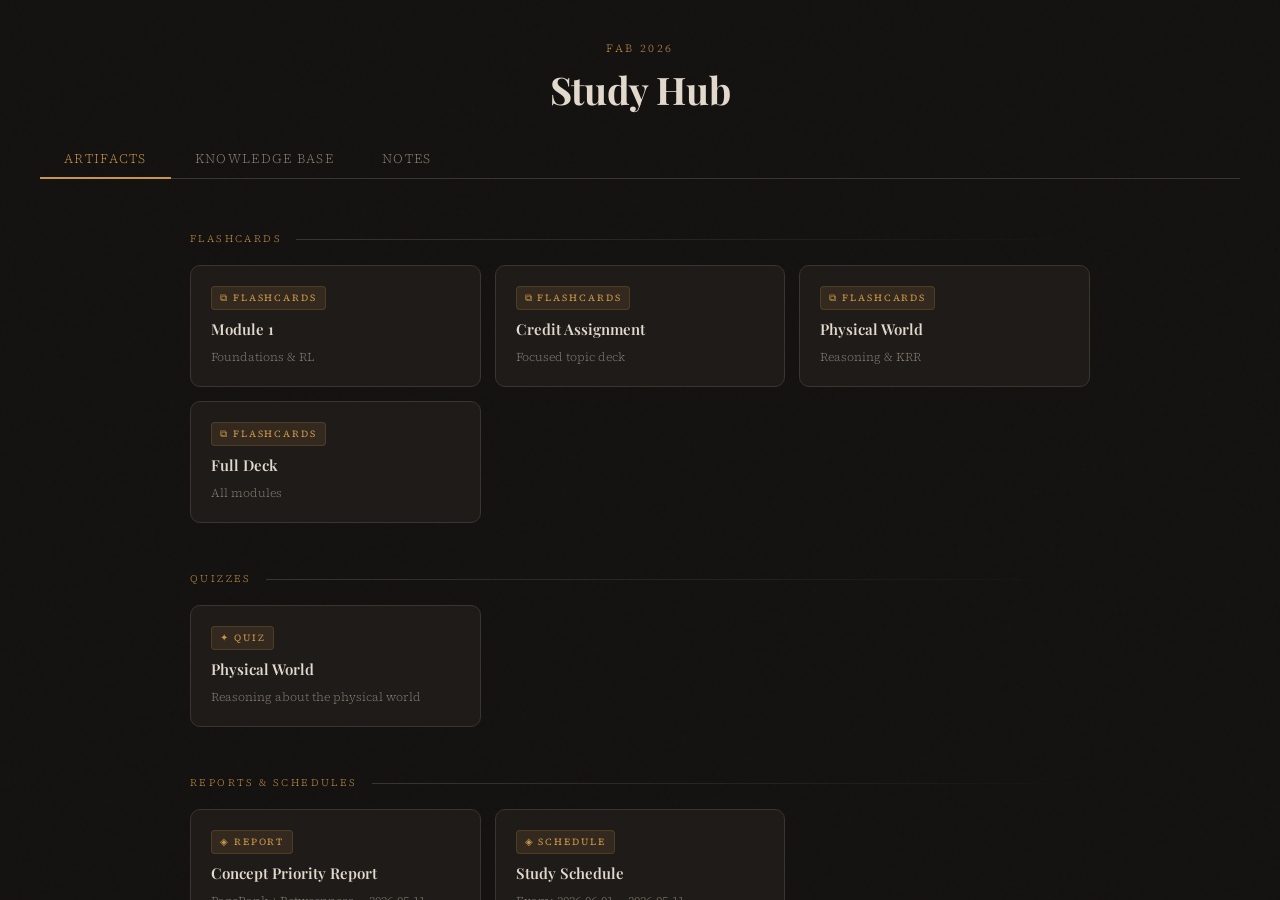
==== web/index.html @ 10ee3c13 "Refactor study hub structure" ====
<!DOCTYPE html>
<html lang="en">
<head>
<meta charset="UTF-8">
<meta name="viewport" content="width=device-width, initial-scale=1.0">
<title>FAB 2026 — Study Hub</title>
<link rel="stylesheet" href="/web/styles/study-hub.css">
</head>
<body>

<!-- ── Page header + tab bar ── -->
<div class="page-top">
  <div class="eyebrow">FAB 2026</div>
  <h1 class="page-title">Study Hub</h1>
  <nav class="tabs">
    <button class="tab-btn active" data-tab="artifacts">Artifacts</button>
    <button class="tab-btn" data-tab="kb">Knowledge Base</button>
    <button class="tab-btn" data-tab="notes">Notes</button>
  </nav>
</div>

<!-- ════════════════════════════════════════
     TAB 1: Artifacts
     ════════════════════════════════════════ -->
<div id="tab-artifacts" class="tab-panel active">
<div class="artifacts-container">

  <!-- Flashcards -->
  <div class="section">
    <div class="section-header">
      <span class="section-label">Flashcards</span>
      <div class="section-line"></div>
    </div>
    <div class="card-grid">
      <a class="card" href="artifacts/flashcards_module_1.html">
        <span class="card-badge">⧉ Flashcards</span>
        <div class="card-title">Module 1</div>
        <div class="card-meta">Foundations &amp; RL</div>
        <div class="card-arrow">→</div>
      </a>
      <a class="card" href="artifacts/flashcards_credit_assignment.html">
        <span class="card-badge">⧉ Flashcards</span>
        <div class="card-title">Credit Assignment</div>
        <div class="card-meta">Focused topic deck</div>
        <div class="card-arrow">→</div>
      </a>
      <a class="card" href="artifacts/flashcards_physical_world.html">
        <span class="card-badge">⧉ Flashcards</span>
        <div class="card-title">Physical World</div>
        <div class="card-meta">Reasoning &amp; KRR</div>
        <div class="card-arrow">→</div>
      </a>
      <a class="card" href="artifacts/flashcards_full.html">
        <span class="card-badge">⧉ Flashcards</span>
        <div class="card-title">Full Deck</div>
        <div class="card-meta">All modules</div>
        <div class="card-arrow">→</div>
      </a>
    </div>
  </div>

  <!-- Quizzes -->
  <div class="section">
    <div class="section-header">
      <span class="section-label">Quizzes</span>
      <div class="section-line"></div>
    </div>
    <div class="card-grid">
      <a class="card" href="artifacts/quiz_physical_world.html">
        <span class="card-badge">✦ Quiz</span>
        <div class="card-title">Physical World</div>
        <div class="card-meta">Reasoning about the physical world</div>
        <div class="card-arrow">→</div>
      </a>
    </div>
  </div>

  <!-- Reports & Schedules -->
  <div class="section">
    <div class="section-header">
      <span class="section-label">Reports &amp; Schedules</span>
      <div class="section-line"></div>
    </div>
    <div class="card-grid">
      <div class="card" data-md="concept_priority" role="button" tabindex="0">
        <span class="card-badge">◈ Report</span>
        <div class="card-title">Concept Priority Report</div>
        <div class="card-meta">
          <span>PageRank + Betweenness</span>
          <div class="card-meta-dot"></div>
          <span>2026-05-11</span>
        </div>
        <div class="card-arrow">→</div>
      </div>
      <div class="card" data-md="study_schedule" role="button" tabindex="0">
        <span class="card-badge">◈ Schedule</span>
        <div class="card-title">Study Schedule</div>
        <div class="card-meta">
          <span>Exam: 2026-06-01</span>
          <div class="card-meta-dot"></div>
          <span>2026-05-11</span>
        </div>
        <div class="card-arrow">→</div>
      </div>
    </div>
  </div>

</div><!-- /.artifacts-container -->
</div><!-- /#tab-artifacts -->

<!-- ════════════════════════════════════════
     TAB 2: Knowledge Base
     ════════════════════════════════════════ -->
<div id="tab-kb" class="tab-panel">
<div class="kb-wrapper">

  <!-- Offline state -->
  <div id="kb-offline" class="kb-offline">
    <div class="eyebrow">Knowledge Base</div>
    <p>Start the local server to browse and edit the knowledge base.</p>
    <div class="kb-cmd">uv run python scripts/serve.py</div>
    <button id="kb-retry-btn" class="btn btn-ghost" onclick="initKB()">Retry connection</button>
  </div>

  <!-- Browser (shown once server responds) -->
  <div id="kb-browser" style="display:none; flex-direction:column; flex:1;">
    <div class="kb-layout">

      <!-- Sidebar -->
      <div class="kb-sidebar">
        <div class="kb-sidebar-top">
          <input id="kb-search" class="kb-search" placeholder="Search nodes…">
          <button class="kb-new-btn" title="Add new node" onclick="showNewNodeForm()">+</button>
        </div>
        <div class="kb-chips">
          <button class="kb-chip active" data-type="all">All</button>
          <button class="kb-chip" data-type="concept">Concepts</button>
          <button class="kb-chip" data-type="person">People</button>
          <button class="kb-chip" data-type="example">Examples</button>
        </div>
        <div class="kb-count" id="kb-count"></div>
        <div class="kb-list" id="kb-list"></div>
      </div>

      <!-- Detail panel -->
      <div class="kb-main" id="kb-main">
        <div class="kb-empty-state">Select a node to view details</div>
      </div>

    </div>
  </div>

</div>
</div><!-- /#tab-kb -->

<!-- ════════════════════════════════════════
     TAB 3: Notes Reader
     ════════════════════════════════════════ -->
<div id="tab-notes" class="tab-panel">
<div class="notes-wrapper">

  <!-- Offline state -->
  <div id="notes-offline" class="kb-offline">
    <div class="eyebrow">Course Notes</div>
    <p>Start the local server to read annotated course notes.</p>
    <div class="kb-cmd">uv run python scripts/serve.py</div>
    <button id="notes-retry-btn" class="btn btn-ghost" onclick="initNotes()">Retry connection</button>
  </div>

  <!-- Reader (shown once server responds) -->
  <div id="notes-reader" style="display:none; flex-direction:column; flex:1; min-height:0;">
    <div class="notes-layout">

      <!-- Sidebar: document + section list -->
      <div class="notes-sidebar">
        <div id="notes-sidebar-list"></div>
      </div>

      <!-- Main reading area -->
      <div class="notes-main" id="notes-main">
        <div class="notes-placeholder">Select a section to begin reading</div>
      </div>

    </div>
  </div>

</div><!-- /.notes-wrapper -->
</div><!-- /#tab-notes -->

<!-- Annotation tooltip (shared across tabs) -->
<div id="ann-tip" class="ann-tip" role="tooltip"></div>

<!-- ── Markdown modal (shared) ── -->
<div class="modal-backdrop" id="modal-backdrop" role="dialog" aria-modal="true">
  <div class="modal">
    <div class="modal-header">
      <div class="modal-title-wrap">
        <div class="eyebrow" id="modal-eyebrow"></div>
        <div class="modal-title" id="modal-title"></div>
      </div>
      <button class="modal-close" id="modal-close" aria-label="Close">✕</button>
    </div>
    <div class="modal-body">
      <div class="md-content" id="modal-content"></div>
    </div>
  </div>
</div>

<!-- ── Embedded markdown (no fetch needed for artifacts tab) ── -->
<script type="text/plain" id="md-concept_priority">
# Concept Priority Report — 2026-05-11

**Method:** PageRank (40%) + Betweenness Centrality (35%) + In-degree (25%)
**Filter:** node type = `concept`
**Mastered excluded:** 0
**Showing:** top 20 of 315 unmastered concepts

| Rank | Score | In | Out | Label | ID |
|------|------:|---:|----:|-------|-----|
| 1 | 1.0000 | 19 | 3 | Credit Assignment | `credit_assignment` |
| 2 | 0.4368 | 8 | 1 | Interaction | `interaction` |
| 3 | 0.3820 | 4 | 1 | Cartesianism / Cognitivism | `cartesianism` |
| 4 | 0.3748 | 7 | 4 | Search | `search` |
| 5 | 0.3079 | 5 | 2 | Reinforcement Learning | `reinforcement_learning` |
| 6 | 0.2926 | 7 | 2 | Knowledge Representation and Reasoning (KRR) | `krr` |
| 7 | 0.2827 | 8 | 2 | Shannon Information | `shannon_information` |
| 8 | 0.2807 | 4 | 0 | Information Processing | `information_processing` |
| 9 | 0.2692 | 1 | 1 | Extrapolation Fallacy | `extrapolation_fallacy` |
| 10 | 0.2532 | 6 | 2 | Constraint Network | `constraint_network` |
| 11 | 0.2389 | 5 | 1 | Combinatorial Explosion | `combinatorial_explosion` |
| 12 | 0.2288 | 7 | 1 | Heuristics | `heuristics` |
| 13 | 0.2052 | 5 | 0 | Feedback | `feedback` |
| 14 | 0.2005 | 4 | 1 | Evolutionary Strategies | `evolutionary_strategies` |
| 15 | 0.1949 | 5 | 2 | Debugging | `debugging` |
| 16 | 0.1685 | 4 | 1 | Commonsense Knowledge | `commonsense_knowledge` |
| 17 | 0.1683 | 5 | 1 | Simon Information | `simon_information` |
| 18 | 0.1652 | 4 | 2 | Frame Problem | `frame_problem` |
| 19 | 0.1590 | 2 | 0 | Semantic Information | `semantic_information` |
| 20 | 0.1572 | 3 | 1 | Spatial Interdependence | `spatial_interdependence` |

## Score Interpretation

- **Score**: composite (0–1). Higher = more central to the concept graph.
- **In**: in-degree. Many concepts depend on / point to this one — it is foundational.
- **Out**: out-degree. This concept points to many others — it is a hub of references.

## How to Use This List

1. Work top-to-bottom when time is limited — you cover the highest-leverage concepts first.
2. Run `study_scheduler.py plan` to turn this priority list into a day-by-day schedule.
3. After mastering a concept, run `study_scheduler.py mark --concept <id>` and regenerate.

*Generated by `concept_ranker.py report` on 2026-05-11*
</script>

<script type="text/plain" id="md-study_schedule">
# Study Schedule — generated 2026-05-11

**Exam date:** 2026-06-01
**Sessions per day:** 2
**Concepts per session:** 4
**Total concepts scheduled:** 160
**Mastered (excluded):** 0
**Algorithm:** AC-3 domain propagation + greedy assignment

> **Warning: not enough time to study all 315 concepts. Schedule limited to top 160 by module order. Consider reducing scope or extending your timeline.**

## 2026-05-12

**Session 1**
- [ ] Agent Specialisation (`agent_specialization`, module 1)
- [ ] Agentic Environment (`agentic_environment`, module 1)
- [ ] Agent–Environment Distinction (`agent_environment_distinction`, module 1)
- [ ] Aggregate Rewards (`aggregate_rewards`, module 1)

**Session 2**
- [ ] Ambiguous Feedback (`ambiguous_feedback`, module 1)
- [ ] Credit Assignment (`credit_assignment`, module 1)
- [ ] Delayed Feedback (`delayed_feedback`, module 1)
- [ ] Delegation (`delegation`, module 1)

## 2026-05-13

**Session 1**
- [ ] Deliberate Practice (`deliberate_practice`, module 1)
- [ ] Division of Labour (`division_of_labor`, module 1)
- [ ] Exploitation (`exploitation`, module 1)
- [ ] Exploration (`exploration`, module 1)

**Session 2**
- [ ] Exploration–Exploitation Trade-off (`exploration_exploitation_tradeoff`, module 1)
- [ ] Feedback (`feedback`, module 1)
- [ ] Gains to Specialisation (`gains_to_specialization`, module 1)
- [ ] General Problem of Intelligence (`general_problem_of_intelligence`, module 1)

## 2026-05-14

**Session 1**
- [ ] Goal-Directed Agents (`goal_directed_agents`, module 1)
- [ ] Hierarchical Management (`hierarchical_management`, module 1)
- [ ] Infinite Regress (`infinite_regress`, module 1)
- [ ] Intelligence (`intelligence`, module 1)

**Session 2**
- [ ] Interdependence of Actions (`interdependence_of_actions`, module 1)
- [ ] Intermediate Feedback (`intermediate_feedback`, module 1)
- [ ] Learning (`learning`, module 1)
- [ ] Management Hypothesis (`management_hypothesis`, module 1)

## 2026-05-15

**Session 1**
- [ ] Maximise Rewards (`maximize_rewards`, module 1)
- [ ] Organisational Learning (`organizational_learning`, module 1)
- [ ] Organisational Memory (`organizational_memory`, module 1)
- [ ] Organisational Programs (`organizational_programs`, module 1)

**Session 2**
- [ ] Path Dependence (`path_dependence`, module 1)
- [ ] Policy (`policy`, module 1)
- [ ] Reinforcement Learning (`reinforcement_learning`, module 1)
- [ ] Reward Hypothesis (`reward_hypothesis`, module 1)

## 2026-05-16

**Session 1**
- [ ] Society of Mind Hypothesis (`society_of_mind_hypothesis`, module 1)
- [ ] Sparse Feedback (`sparse_feedback`, module 1)
- [ ] Superstitious Learning (`superstitious_learning`, module 1)
- [ ] Task Environment (`task_environment`, module 1)

**Session 2**
- [ ] Temporal Differencing (`temporal_differencing`, module 1)
- [ ] Trial and Error (`trial_and_error`, module 1)
- [ ] Unitary Actor Assumption (`unitary_actor_assumption`, module 1)
- [ ] Utility Function (`utility_function`, module 1)

## 2026-05-17

**Session 1**
- [ ] Value Function (`value_function`, module 1)
- [ ] Abstract Patterns (`abstract_patterns`, module 2)
- [ ] Abstraction (`abstraction`, module 2)
- [ ] Algorithm (`algorithm`, module 2)

**Session 2**
- [ ] Bandwidth (`bandwidth`, module 2)
- [ ] Bit (`bit`, module 2)
- [ ] Bit Strings (`bit_strings`, module 2)
- [ ] Brute Force (`brute_force`, module 2)

## 2026-05-18

**Session 1**
- [ ] Channel Capacity (`channel_capacity`, module 2)
- [ ] Cognitive Representations (`cognitive_representations`, module 2)
- [ ] Combinatorial Complexity (`combinatorial_complexity`, module 2)
- [ ] Combinatorial Explosion (`combinatorial_explosion`, module 2)

**Session 2**
- [ ] Commonsense Knowledge (`commonsense_knowledge`, module 2)
- [ ] Compression (`compression`, module 2)
- [ ] Convenient Fictions (`convenient_fictions`, module 2)
- [ ] Curse of Dimensionality (`curse_of_dimensionality`, module 2)

## 2026-05-19

**Session 1**
- [ ] Decoding (`decoding`, module 2)
- [ ] Decomposition (`decomposition`, module 2)
- [ ] Digital Abstraction (`digital_abstraction`, module 2)
- [ ] Effective Procedure (`effective_procedure`, module 2)

**Session 2**
- [ ] Encoding (`encoding`, module 2)
- [ ] Entropy (`entropy`, module 2)
- [ ] Explicit Knowledge (`explicit_knowledge`, module 2)
- [ ] External Representations (`external_representations`, module 2)

## 2026-05-20

**Session 1**
- [ ] Hierarchy (`hierarchy`, module 2)
- [ ] IID Problems (`iid_problems`, module 2)
- [ ] IID vs OOD Problems (`iid_vs_ood_problems`, module 2)
- [ ] Information (`information`, module 2)

**Session 2**
- [ ] Information Processing (`information_processing`, module 2)
- [ ] Information Theory (`information_theory`, module 2)
- [ ] Internal Representations (`internal_representations`, module 2)
- [ ] Lists (`lists`, module 2)

## 2026-05-21

**Session 1**
- [ ] Meaningful Abstraction (`meaningful_abstraction`, module 2)
- [ ] Mechanisation of Thought (`mechanization_of_thought`, module 2)
- [ ] Memory Management (`memory_management`, module 2)
- [ ] Minimal Effective Procedure (`minimal_effective_procedure`, module 2)

**Session 2**
- [ ] Modularity (`modularity`, module 2)
- [ ] Modules (`modules`, module 2)
- [ ] Noise (`noise`, module 2)
- [ ] OOD Problems (`ood_problems`, module 2)

## 2026-05-22

**Session 1**
- [ ] Physical Symbol System Hypothesis (`physical_symbol_system_hypothesis`, module 2)
- [ ] Physics Hypothesis (`physics_hypothesis`, module 2)
- [ ] Probability Distribution (`probability_distribution`, module 2)
- [ ] Processing Capacity (`processing_capacity`, module 2)

**Session 2**
- [ ] Processing Complexity (`processing_complexity`, module 2)
- [ ] Processing Power (`processing_power`, module 2)
- [ ] Semantic Information (`semantic_information`, module 2)
- [ ] Shannon Entropy (`shannon_entropy`, module 2)

## 2026-05-23

**Session 1**
- [ ] Shannon Information (`shannon_information`, module 2)
- [ ] Short-Term vs Long-Term Memory (`short_term_long_term_memory`, module 2)
- [ ] Signal-to-Noise Ratio (`signal_to_noise_ratio`, module 2)
- [ ] Simon Information (`simon_information`, module 2)

**Session 2**
- [ ] Statistical Distribution (`statistical_distribution`, module 2)
- [ ] Statistical Redundancy Removal (`statistical_redundancy_removal`, module 2)
- [ ] Symbol Manipulation (`symbol_manipulation`, module 2)
- [ ] Syntactic Information (`syntactic_information`, module 2)

## 2026-05-24

**Session 1**
- [ ] Tacit Knowledge (`tacit_knowledge`, module 2)
- [ ] Turing Machine (`turing_machine`, module 2)
- [ ] Actions (`actions`, module 3)
- [ ] Adversarial Search (`adversarial_search`, module 3)

**Session 2**
- [ ] Aspiration Level (`aspiration_level`, module 3)
- [ ] Backtracking (`backtracking`, module 3)
- [ ] Branches (`branches`, module 3)
- [ ] Breadth-First Search (`breadth_first_search`, module 3)

## 2026-05-25

**Session 1**
- [ ] Brittleness (`brittleness`, module 3)
- [ ] Depth-First Search (`depth_first_search`, module 3)
- [ ] Difference (Current vs Goal State) (`differences_current_vs_goal`, module 3)
- [ ] Effectuation (`effectuation`, module 3)

**Session 2**
- [ ] Evaluation Function (`evaluation_function`, module 3)
- [ ] Expert Systems (`expert_systems`, module 3)
- [ ] Find-All-Solutions Goal (`find_all_solutions_goal`, module 3)
- [ ] Find-Any-Solution Goal (`find_any_solution_goal`, module 3)

## 2026-05-26

**Session 1**
- [ ] Find-Best-Solution Goal (`find_best_solution_goal`, module 3)
- [ ] Forward Checking Search (`forward_checking_search`, module 3)
- [ ] Game Tree (`game_tree`, module 3)
- [ ] General Problem Solver (GPS) (`general_problem_solver`, module 3)

**Session 2**
- [ ] Generate and Test (`generate_and_test`, module 3)
- [ ] Giant Strides (`giant_strides`, module 3)
- [ ] Global Optimum (`global_optimum`, module 3)
- [ ] Goal State (`goal_state`, module 3)

## 2026-05-27

**Session 1**
- [ ] Heuristics (`heuristics`, module 3)
- [ ] Hill Climbing (`hill_climbing`, module 3)
- [ ] Ill-Defined Problems (`ill_defined_problems`, module 3)
- [ ] Informed Search (`informed_search`, module 3)

**Session 2**
- [ ] Initial State (`initial_state`, module 3)
- [ ] Intermediate State (`intermediate_state`, module 3)
- [ ] Knowledge Acquisition Bottleneck (`knowledge_acquisition_bottleneck`, module 3)
- [ ] Local Peaks (`local_peaks`, module 3)

## 2026-05-28

**Session 1**
- [ ] Local vs Global Optima (`local_vs_global_optima`, module 3)
- [ ] Means–Ends Analysis (`means_ends_analysis`, module 3)
- [ ] Memory of Action Sequences (`memory_of_action_sequences`, module 3)
- [ ] Myopia (`myopia`, module 3)

**Session 2**
- [ ] Node (`node`, module 3)
- [ ] Operators (`operators`, module 3)
- [ ] Optimisation Goal (`optimization_goal`, module 3)
- [ ] Paths (`paths`, module 3)

## 2026-05-29

**Session 1**
- [ ] Planning (`planning`, module 3)
- [ ] Procedural Complexity (`procedural_complexity`, module 3)
- [ ] Pruning (`pruning`, module 3)
- [ ] Satisficing (`satisficing`, module 3)

**Session 2**
- [ ] Search (`search`, module 3)
- [ ] Search Space (`search_space`, module 3)
- [ ] Search Tree (`search_tree`, module 3)
- [ ] Simon Search (`simon_search`, module 3)

## 2026-05-30

**Session 1**
- [ ] State (`state`, module 3)
- [ ] State Space (`state_space`, module 3)
- [ ] State Transitions (`state_transitions`, module 3)
- [ ] Subgoals (`subgoals`, module 3)

**Session 2**
- [ ] Uninformed Search (`uninformed_search`, module 3)
- [ ] Von Neumann Search (`von_neumann_search`, module 3)
- [ ] Watchmaker Parable (`watchmaker_parable`, module 3)
- [ ] Abstraction Level (`abstraction_level`, module 4)

## 2026-05-31

**Session 1**
- [ ] Autoencoders (`autoencoders`, module 4)
- [ ] Backpropagation (`backward_propagation`, module 4)
- [ ] Bayesian Inference (`bayesian_inference`, module 4)
- [ ] Bayesian Networks (`bayesian_networks`, module 4)

**Session 2**
- [ ] Binary Variables (Boltzmann) (`binary_variables_boltzmann`, module 4)
- [ ] Boltzmann Machines (`boltzmann_machines`, module 4)
- [ ] Coherence (`coherence`, module 4)
- [ ] Conceptual Units (`conceptual_units`, module 4)

---

## Usage

- Check off concepts as you study them.
- After mastering a concept: `uv run python scripts/study_scheduler.py mark --concept <id>`
- Regenerate with: `uv run python scripts/study_scheduler.py plan --exam <YYYY-MM-DD>`

*Generated by `study_scheduler.py plan` on 2026-05-11*
</script>

<script src="/web/scripts/study-hub.js"></script>

</body>
</html>
---- web/styles/study-hub.css ----
@import url("./theme.css");

  body {
    height: 100vh;
    overflow: hidden;
    display: flex;
    flex-direction: column;
  }

  /* ── Page header + tabs ── */
  .page-top {
    position: relative; z-index: 10;
    padding: 40px 40px 0;
    display: flex;
    flex-direction: column;
    align-items: center;
    gap: 0;
  }

  .eyebrow {
    font-size: 11px; font-weight: 300; letter-spacing: 0.22em;
    text-transform: uppercase; color: var(--accent);
    margin-bottom: 10px;
  }

  .page-title {
    font-family: var(--font-display);
    font-size: clamp(24px, 4vw, 38px);
    font-weight: 700; line-height: 1.15;
    letter-spacing: -0.01em;
    margin-bottom: 28px;
    text-align: center;
  }

  .tabs {
    display: flex;
    border-bottom: 1px solid var(--border);
    width: 100%;
    max-width: 1200px;
    gap: 0;
  }

  .tab-btn {
    background: none; border: none;
    border-bottom: 2px solid transparent;
    color: var(--text-muted);
    cursor: pointer;
    font-family: var(--font-body);
    font-size: 13px; font-weight: 300;
    letter-spacing: 0.1em;
    padding: 10px 24px;
    margin-bottom: -1px;
    transition: color 0.15s, border-color 0.15s;
    text-transform: uppercase;
  }
  .tab-btn:hover { color: var(--text); }
  .tab-btn.active { color: var(--accent); border-bottom-color: var(--accent); }

  /* ── Tab panels ── */
  .tab-panel { display: none; position: relative; z-index: 1; flex: 1; min-height: 0; }
  .tab-panel.active { display: flex; flex-direction: column; min-height: 0; }

  /* ── Artifacts tab ── */
  #tab-artifacts {
    align-items: center;
    padding: 52px 20px 80px;
    overflow-y: auto;
  }

  .artifacts-container {
    width: 100%; max-width: 900px;
  }

  .section { margin-bottom: 48px; }

  .section-header {
    display: flex; align-items: center; gap: 14px;
    margin-bottom: 18px;
  }
  .section-label {
    font-size: 10px; font-weight: 300; letter-spacing: 0.24em;
    text-transform: uppercase; color: var(--accent);
    white-space: nowrap;
  }
  .section-line {
    flex: 1; height: 1px;
    background: linear-gradient(to right, var(--border), transparent);
  }

  .card-grid {
    display: grid;
    grid-template-columns: repeat(auto-fill, minmax(220px, 1fr));
    gap: 14px;
  }

  .card {
    background: var(--surface);
    border: 1px solid var(--border);
    border-radius: var(--radius);
    padding: 20px 20px 18px;
    cursor: pointer;
    text-decoration: none;
    color: inherit;
    display: flex; flex-direction: column; gap: 9px;
    position: relative; overflow: hidden;
    transition: border-color 0.2s, transform 0.2s, box-shadow 0.2s;
  }
  .card::before {
    content: ''; position: absolute; inset: 0;
    background: var(--accent-dim); opacity: 0;
    transition: opacity 0.2s; pointer-events: none;
  }
  .card::after {
    content: ''; position: absolute;
    top: 0; left: 0; right: 0; height: 2px;
    background: linear-gradient(to right, var(--accent), transparent);
    opacity: 0; transition: opacity 0.2s;
  }
  .card:hover { border-color: rgba(201,149,74,0.45); transform: translateY(-2px);
    box-shadow: 0 8px 24px rgba(0,0,0,0.3), 0 0 0 1px rgba(201,149,74,0.1); }
  .card:hover::before { opacity: 1; }
  .card:hover::after  { opacity: 0.6; }
  .card:active { transform: translateY(0); }

  .card-badge {
    font-size: 9.5px; letter-spacing: 0.2em; text-transform: uppercase;
    color: var(--accent); background: var(--accent-dim);
    border: 1px solid rgba(201,149,74,0.18); border-radius: 4px;
    padding: 3px 8px; display: inline-flex; align-items: center; gap: 5px;
    width: fit-content;
  }
  .card-title {
    font-family: var(--font-display);
    font-size: 15px; font-weight: 600; line-height: 1.35; color: var(--text); flex: 1;
  }
  .card-meta {
    font-size: 12px; color: var(--text-muted); font-weight: 300;
    display: flex; align-items: center; gap: 6px;
  }
  .card-meta-dot {
    width: 3px; height: 3px; border-radius: 50%; background: var(--text-muted);
  }
  .card-arrow {
    position: absolute; bottom: 16px; right: 18px;
    font-size: 13px; color: var(--accent); opacity: 0;
    transform: translateX(-4px); transition: opacity 0.2s, transform 0.2s;
  }
  .card:hover .card-arrow { opacity: 0.8; transform: translateX(0); }

  /* ── KB tab ── */
  #tab-kb {
    padding: 0 20px 0;
    align-items: center;
  }

  .kb-wrapper {
    width: 100%; max-width: 1280px;
    padding: 16px 0 24px;
    display: flex; flex-direction: column; flex: 1; min-height: 0;
  }
  #kb-browser { min-height: 0; }

  /* offline state */
  .kb-offline {
    display: flex; flex-direction: column; align-items: center;
    justify-content: center; text-align: center;
    min-height: 420px; gap: 18px;
  }
  .kb-offline p { color: var(--text-muted); font-size: 15px; font-style: italic; max-width: 380px; }
  .kb-cmd {
    background: var(--surface2); border: 1px solid var(--border); border-radius: 8px;
    padding: 12px 24px; font-family: var(--font-mono);
    font-size: 14px; color: var(--accent); letter-spacing: 0.04em;
  }

  /* layout */
  .kb-layout {
    display: flex; flex: 1; min-height: 0;
    border: 1px solid var(--border); border-radius: var(--radius);
    overflow: hidden;
  }

  /* sidebar */
  .kb-sidebar {
    width: 290px; flex-shrink: 0; min-height: 0;
    display: flex; flex-direction: column;
    border-right: 1px solid var(--border);
    background: var(--surface);
  }

  .kb-sidebar-top {
    padding: 12px; border-bottom: 1px solid var(--border);
    display: flex; gap: 8px; align-items: center;
  }

  .kb-search {
    flex: 1;
    background: var(--bg); border: 1px solid var(--border);
    border-radius: 6px; color: var(--text);
    font-family: var(--font-body); font-size: 13px;
    padding: 7px 11px; outline: none;
    transition: border-color 0.15s;
  }
  .kb-search:focus { border-color: var(--accent); }
  .kb-search::placeholder { color: var(--text-muted); }

  .kb-new-btn {
    background: var(--accent-dim); border: 1px solid rgba(201,149,74,0.3);
    border-radius: 6px; color: var(--accent);
    cursor: pointer; font-size: 18px; line-height: 1;
    padding: 5px 9px; flex-shrink: 0;
    transition: background 0.15s, border-color 0.15s;
  }
  .kb-new-btn:hover { background: rgba(201,149,74,0.22); border-color: var(--accent); }

  .kb-chips {
    display: flex; gap: 5px; padding: 7px 10px;
    border-bottom: 1px solid var(--border);
    flex-wrap: nowrap; overflow-x: auto;
  }
  .kb-chips::-webkit-scrollbar { display: none; }
  .kb-chip {
    background: none; border: 1px solid var(--border); border-radius: 20px;
    color: var(--text-muted); cursor: pointer; white-space: nowrap; flex-shrink: 0;
    font-family: var(--font-body);
    font-size: 9.5px; letter-spacing: 0.1em;
    padding: 3px 8px; text-transform: uppercase;
    transition: all 0.15s;
  }
  .kb-chip.active {
    background: var(--accent-dim); border-color: var(--accent); color: var(--accent);
  }

  .kb-count {
    font-size: 10px; color: var(--text-muted); letter-spacing: 0.08em;
    padding: 5px 13px; border-bottom: 1px solid var(--border);
  }

  .kb-list {
    flex: 1; overflow-y: auto;
  }
  .kb-list::-webkit-scrollbar { width: 4px; }
  .kb-list::-webkit-scrollbar-thumb { background: var(--border); border-radius: 2px; }

  .kb-row {
    border-bottom: 1px solid rgba(58,53,48,0.4);
    cursor: pointer; padding: 9px 14px;
    transition: background 0.1s;
  }
  .kb-row:hover { background: rgba(255,255,255,0.02); }
  .kb-row.selected {
    background: var(--accent-dim);
    border-left: 2px solid var(--accent);
    padding-left: 12px;
  }
  .kb-row-type {
    display: inline-block; font-size: 8.5px; letter-spacing: 0.14em;
    text-transform: uppercase; padding: 2px 6px; border-radius: 3px;
    margin-bottom: 3px;
  }
  .kb-row-type.example {
    background: var(--correct-bg); color: var(--correct);
    border: 1px solid rgba(74,124,89,0.2);
  }
  .kb-row-type.concept {
    background: var(--accent-dim); color: var(--accent);
    border: 1px solid rgba(201,149,74,0.15);
  }
  .kb-row-type.person {
    background: rgba(82,130,168,0.15); color: #6ea8c8;
    border: 1px solid rgba(82,130,168,0.2);
  }
  .kb-row-label {
    font-family: var(--font-display);
    font-size: 13px; line-height: 1.3; color: var(--text);
  }
  .kb-row-id {
    font-family: var(--font-mono);
    font-size: 10px; color: var(--text-muted); margin-top: 1px;
  }

  /* detail panel */
  .kb-main {
    flex: 1; min-width: 0;
    display: flex; flex-direction: column;
    background: var(--bg);
    overflow-y: auto;
  }
  .kb-main::-webkit-scrollbar { width: 5px; }
  .kb-main::-webkit-scrollbar-thumb { background: var(--border); border-radius: 3px; }

  .kb-empty-state {
    flex: 1; display: flex; align-items: center; justify-content: center;
    color: var(--text-muted); font-style: italic; font-size: 14px;
  }

  .detail-head {
    display: flex; align-items: flex-start;
    justify-content: space-between; gap: 16px;
    padding: 18px 22px 16px;
    border-bottom: 1px solid var(--border);
    background: var(--surface);
    position: sticky; top: 0; z-index: 2;
  }
  .detail-badge {
    display: inline-block; font-size: 9px; letter-spacing: 0.18em;
    text-transform: uppercase; padding: 3px 8px; border-radius: 4px;
    margin-bottom: 5px;
  }
  .detail-badge.example {
    background: var(--correct-bg); color: var(--correct);
    border: 1px solid rgba(74,124,89,0.25);
  }
  .detail-badge.concept {
    background: var(--accent-dim); color: var(--accent);
    border: 1px solid rgba(201,149,74,0.18);
  }
  .detail-badge.person {
    background: rgba(82,130,168,0.15); color: #6ea8c8;
    border: 1px solid rgba(82,130,168,0.2);
  }
  .detail-title {
    font-family: var(--font-display);
    font-size: 19px; font-weight: 700; line-height: 1.2; margin-bottom: 3px;
  }
  .detail-id {
    font-family: var(--font-mono);
    font-size: 11px; color: var(--text-muted);
  }
  .detail-actions { display: flex; gap: 8px; flex-shrink: 0; padding-top: 2px; }

  /* buttons */
  .btn {
    border-radius: 6px; border: 1px solid var(--border);
    cursor: pointer; font-family: var(--font-body);
    font-size: 12px; padding: 5px 13px;
    transition: all 0.15s; white-space: nowrap;
  }
  .btn-primary {
    background: var(--accent); border-color: var(--accent);
    color: var(--bg); font-weight: 600;
  }
  .btn-primary:hover { background: #d9a55a; }
  .btn-ghost {
    background: none; color: var(--text-muted);
  }
  .btn-ghost:hover { border-color: var(--accent); color: var(--accent); }
  .btn-danger {
    background: none; border-color: var(--wrong); color: var(--wrong);
  }
  .btn-danger:hover { background: var(--wrong-bg); }

  /* detail body */
  .detail-body {
    padding: 18px 22px; display: flex; flex-direction: column; gap: 18px;
  }

  .sect-label {
    font-size: 10px; letter-spacing: 0.2em; text-transform: uppercase;
    color: var(--accent); margin-bottom: 8px;
  }
  .sect-label-row {
    display: flex; align-items: center; justify-content: space-between;
    margin-bottom: 8px;
  }

  .detail-desc {
    font-size: 14px; line-height: 1.7;
    color: var(--text); white-space: pre-wrap;
  }

  .tags { display: flex; flex-wrap: wrap; gap: 6px; }
  .tag {
    background: var(--surface2); border: 1px solid var(--border);
    border-radius: 4px; font-family: var(--font-mono);
    font-size: 11px; color: var(--text-muted); padding: 3px 8px;
  }

  /* relations */
  .rel-list { display: flex; flex-direction: column; gap: 7px; }

  .rel-card {
    background: var(--surface); border: 1px solid var(--border);
    border-radius: 7px; padding: 9px 12px;
  }
  .rel-main {
    display: flex; align-items: center; gap: 7px; min-width: 0;
  }
  .rel-type {
    background: var(--accent-dim); border: 1px solid rgba(201,149,74,0.22);
    border-radius: 4px; color: var(--accent);
    font-family: var(--font-mono);
    font-size: 9.5px; letter-spacing: 0.05em;
    padding: 2px 7px; white-space: nowrap; flex-shrink: 0;
  }
  .rel-arrow { color: var(--text-muted); font-size: 12px; flex-shrink: 0; }
  .rel-node {
    color: var(--text); cursor: pointer;
    font-family: var(--font-display); font-size: 13px;
    flex: 1; min-width: 0;
    overflow: hidden; text-overflow: ellipsis; white-space: nowrap;
    transition: color 0.12s;
  }
  .rel-node:hover { color: var(--accent); }
  .rel-del {
    background: none; border: none; color: var(--text-muted);
    cursor: pointer; font-size: 14px; line-height: 1;
    padding: 2px 5px; border-radius: 4px; flex-shrink: 0;
    transition: color 0.12s, background 0.12s;
  }
  .rel-del:hover { color: var(--wrong); background: var(--wrong-bg); }
  .rel-note {
    font-size: 12px; color: var(--text-muted); font-style: italic;
    margin-top: 6px; padding-top: 6px;
    border-top: 1px solid rgba(58,53,48,0.5);
    line-height: 1.5;
  }
  .rel-empty {
    color: var(--text-muted); font-style: italic; font-size: 13px;
  }

  /* add-relation box */
  .btn-add-rel {
    background: none; border: 1px dashed var(--border);
    border-radius: var(--radius); color: var(--text-muted);
    cursor: pointer; font-family: var(--font-body);
    font-size: 13px; padding: 9px; width: 100%; text-align: center;
    transition: all 0.15s;
  }
  .btn-add-rel:hover { border-color: var(--accent); color: var(--accent); }

  .add-rel-box {
    background: var(--surface); border: 1px solid var(--border);
    border-radius: var(--radius); padding: 15px;
    display: flex; flex-direction: column; gap: 11px;
  }
  .add-rel-title {
    font-size: 10px; letter-spacing: 0.2em; text-transform: uppercase;
    color: var(--accent); margin-bottom: 2px;
  }

  /* forms */
  .form-field { display: flex; flex-direction: column; gap: 5px; }
  .form-label {
    font-size: 10px; letter-spacing: 0.15em; text-transform: uppercase;
    color: var(--text-muted);
  }
  .form-input, .form-textarea, .form-select {
    background: var(--surface2); border: 1px solid var(--border);
    border-radius: 6px; color: var(--text);
    font-family: var(--font-body); font-size: 14px;
    padding: 8px 11px; outline: none; width: 100%;
    transition: border-color 0.15s;
  }
  .form-input:focus, .form-textarea:focus, .form-select:focus {
    border-color: var(--accent);
  }
  .form-input::placeholder, .form-textarea::placeholder { color: var(--text-muted); }
  .form-textarea { resize: vertical; }
  .form-select { cursor: pointer; appearance: none; }
  .form-grid { display: grid; grid-template-columns: 1fr 1fr; gap: 11px; }
  .form-actions { display: flex; gap: 8px; }

  /* new-node form */
  .new-node-box {
    background: var(--surface); border: 1px solid var(--accent);
    border-radius: var(--radius); padding: 20px 22px;
    display: flex; flex-direction: column; gap: 14px;
  }
  .new-node-title {
    font-family: var(--font-display);
    font-size: 16px; font-weight: 600; margin-bottom: 2px;
  }

  /* ── Markdown modal ── */
  .modal-backdrop {
    position: fixed; inset: 0; z-index: 100;
    background: rgba(10,9,8,0.88); backdrop-filter: blur(4px);
    display: flex; align-items: flex-start; justify-content: center;
    padding: 40px 20px 60px; overflow-y: auto;
    opacity: 0; pointer-events: none; transition: opacity 0.22s;
  }
  .modal-backdrop.open { opacity: 1; pointer-events: all; }

  .modal {
    background: var(--surface); border: 1px solid var(--border);
    border-radius: 12px; width: 100%; max-width: 740px;
    position: relative; transform: translateY(12px);
    transition: transform 0.22s; overflow: hidden;
  }
  .modal-backdrop.open .modal { transform: translateY(0); }

  .modal-header {
    padding: 22px 26px 18px; border-bottom: 1px solid var(--border);
    display: flex; align-items: flex-start; justify-content: space-between; gap: 16px;
    background: var(--surface2);
  }
  .modal-title-wrap { display: flex; flex-direction: column; gap: 5px; }
  .modal-title { font-family: var(--font-display); font-size: 20px; font-weight: 700; }
  .modal-close {
    background: none; border: 1px solid var(--border); color: var(--text-muted);
    border-radius: 6px; width: 32px; height: 32px; cursor: pointer;
    display: flex; align-items: center; justify-content: center; font-size: 18px;
    flex-shrink: 0; transition: border-color 0.15s, color 0.15s;
  }
  .modal-close:hover { border-color: var(--accent); color: var(--accent); }

  .modal-body { padding: 26px 30px 30px; max-height: 72vh; overflow-y: auto; }
  .modal-body::-webkit-scrollbar { width: 6px; }
  .modal-body::-webkit-scrollbar-thumb { background: var(--border); border-radius: 3px; }

  /* rendered markdown */
  .md-content { font-size: 15px; line-height: 1.75; }
  .md-content h1 {
    font-family: var(--font-display); font-size: clamp(18px,3vw,24px);
    font-weight: 700; margin: 0 0 18px; padding-bottom: 10px;
    border-bottom: 1px solid var(--border);
  }
  .md-content h2 {
    font-family: var(--font-display); font-size: 17px; font-weight: 600;
    color: var(--accent); margin: 26px 0 9px;
  }
  .md-content h3 {
    font-family: var(--font-display); font-size: 15px; font-weight: 600;
    margin: 18px 0 7px;
  }
  .md-content p { margin-bottom: 11px; }
  .md-content strong { color: var(--text); font-weight: 600; }
  .md-content em { font-style: italic; color: var(--text-muted); }
  .md-content code {
    font-family: var(--font-mono); font-size: 12.5px;
    background: var(--surface2); border: 1px solid var(--border);
    border-radius: 4px; padding: 1px 6px; color: var(--accent);
  }
  .md-content hr { border: none; border-top: 1px solid var(--border); margin: 22px 0; }
  .md-content ul, .md-content ol { padding-left: 22px; margin-bottom: 11px; }
  .md-content li { margin-bottom: 4px; }
  .md-content li.checked { color: var(--text-muted); text-decoration: line-through; }
  .md-content blockquote {
    border-left: 3px solid var(--accent); background: var(--surface2);
    padding: 10px 16px; margin: 14px 0; border-radius: 0 6px 6px 0;
    color: var(--text-muted); font-style: italic;
  }
  .md-content table { width: 100%; border-collapse: collapse; font-size: 13.5px; margin: 14px 0; }
  .md-content th {
    font-family: var(--font-body); font-size: 10px; font-weight: 400;
    letter-spacing: 0.14em; text-transform: uppercase; color: var(--accent);
    padding: 7px 11px; border-bottom: 1px solid var(--border); text-align: left;
  }
  .md-content td {
    padding: 6px 11px; border-bottom: 1px solid rgba(58,53,48,0.5); vertical-align: top;
  }
  .md-content tr:last-child td { border-bottom: none; }
  .md-content tr:hover td { background: rgba(255,255,255,0.02); }

  /* ── Animations ── */
  @keyframes fadeUp {
    from { opacity: 0; transform: translateY(12px); }
    to   { opacity: 1; transform: translateY(0); }
  }
  .page-top   { animation: fadeUp 0.35s ease both; }
  #tab-artifacts .section:nth-child(1) { animation: fadeUp 0.35s 0.06s ease both; }
  #tab-artifacts .section:nth-child(2) { animation: fadeUp 0.35s 0.12s ease both; }
  #tab-artifacts .section:nth-child(3) { animation: fadeUp 0.35s 0.18s ease both; }

  /* ── Notes Reader ── */
  .notes-wrapper {
    width: 100%; max-width: 1280px; padding: 16px 0 24px;
    display: flex; flex-direction: column; flex: 1; min-height: 0;
  }
  #notes-reader { min-height: 0; }
  .notes-layout {
    display: flex; flex: 1; min-height: 0;
    border: 1px solid var(--border); border-radius: var(--radius); overflow: hidden;
  }
  .notes-sidebar {
    width: 230px; flex-shrink: 0; min-height: 0;
    display: flex; flex-direction: column;
    border-right: 1px solid var(--border);
    background: var(--surface); overflow-y: auto;
  }
  .notes-sidebar::-webkit-scrollbar { width: 4px; }
  .notes-sidebar::-webkit-scrollbar-thumb { background: var(--border); border-radius: 2px; }
  .notes-doc-btn {
    width: 100%; text-align: left; background: none;
    border: none; border-bottom: 1px solid var(--border);
    color: var(--text-muted); cursor: pointer;
    font-size: 11px; font-weight: 700; letter-spacing: 0.07em; text-transform: uppercase;
    padding: 11px 14px; display: flex; align-items: center; justify-content: space-between;
    transition: color 0.15s, background 0.15s;
  }
  .notes-doc-btn:hover { color: var(--text); background: rgba(255,255,255,0.03); }
  .notes-doc-btn.open { color: var(--accent); }
  .notes-doc-caret { font-size: 12px; display: inline-block; transition: transform 0.2s; }
  .notes-doc-btn.open .notes-doc-caret { transform: rotate(90deg); }
  .notes-sections { display: none; }
  .notes-sections.open { display: block; }
  .notes-sec-btn {
    width: 100%; text-align: left; background: none;
    border: none; border-bottom: 1px solid rgba(255,255,255,0.03);
    color: var(--text-muted); cursor: pointer;
    font-size: 12px; line-height: 1.4; padding: 7px 14px 7px 22px;
    transition: color 0.12s, background 0.12s;
  }
  .notes-sec-btn:hover { color: var(--text); background: rgba(255,255,255,0.025); }
  .notes-sec-btn.active { color: var(--accent); font-weight: 600; }
  .notes-sec-btn.level-2 { padding-left: 30px; font-size: 11.5px; }
  .notes-main {
    flex: 1; overflow-y: auto; min-height: 0;
    padding: 0; background: var(--bg);
  }
  .notes-main::-webkit-scrollbar { width: 4px; }
  .notes-main::-webkit-scrollbar-thumb { background: var(--border); border-radius: 2px; }
  .notes-placeholder {
    height: 100%; display: flex; align-items: center; justify-content: center;
    color: var(--text-muted); font-style: italic; font-size: 14px;
  }
  .notes-content-inner {
    max-width: 720px; margin: 0 auto; padding: 36px 32px 72px;
  }
  .notes-section-head {
    margin-bottom: 26px; padding-bottom: 16px; border-bottom: 1px solid var(--border);
  }
  .notes-section-title {
    font-family: var(--font-display);
    font-size: 24px; font-weight: 700; color: var(--text); margin: 0 0 7px; line-height: 1.25;
  }
  .notes-section-meta { font-size: 11.5px; color: var(--text-muted); }
  .notes-prose {
    font-family: var(--font-body);
    font-size: 15px; line-height: 1.82; color: rgba(255,255,255,0.85);
  }
  /* ── Ontology annotations ── */
  .ann {
    border-bottom: 1px solid rgba(201,149,74,0.5);
    cursor: help; transition: background 0.1s;
  }
  .ann:hover { background: rgba(201,149,74,0.13); border-bottom-color: var(--accent); }
  .ann[data-type="person"] { border-bottom-color: rgba(110,185,255,0.5); }
  .ann[data-type="person"]:hover { background: rgba(110,185,255,0.1); border-bottom-color: rgba(110,185,255,0.9); }
  .ann[data-type="example"] { border-bottom-color: rgba(110,220,110,0.5); }
  .ann[data-type="example"]:hover { background: rgba(110,220,110,0.1); border-bottom-color: rgba(110,220,110,0.9); }
  /* ── Annotation tooltip ── */
  .ann-tip {
    position: fixed; z-index: 9999; pointer-events: none;
    background: var(--surface2); border: 1px solid var(--border);
    border-radius: 10px; padding: 13px 16px; max-width: 300px;
    box-shadow: 0 10px 32px rgba(0,0,0,0.45);
    opacity: 0; transition: opacity 0.12s; min-width: 180px;
  }
  .ann-tip.visible { opacity: 1; }
  .ann-tip-badge {
    font-size: 9.5px; font-weight: 700; letter-spacing: 0.09em; text-transform: uppercase;
    padding: 2px 7px; border-radius: 4px; margin-bottom: 9px; display: inline-block;
  }
  .ann-tip-badge.concept  { background: rgba(201,149,74,0.18); color: var(--accent); }
  .ann-tip-badge.person   { background: rgba(110,185,255,0.15); color: #6eb9ff; }
  .ann-tip-badge.example  { background: rgba(110,220,110,0.15); color: #6edc6e; }
  .ann-tip-label  { font-size: 14px; font-weight: 600; color: var(--text); margin-bottom: 8px; line-height: 1.3; }
  .ann-tip-desc   { font-size: 12.5px; line-height: 1.55; color: var(--text-muted); margin-bottom: 8px; }
  .ann-tip-rels   { font-size: 11px; color: var(--text-muted); opacity: 0.6; }

  /* ── Responsive ── */
  @media (max-width: 700px) {
    .page-top { padding: 28px 16px 0; }
    #tab-artifacts { padding: 36px 14px 60px; }
    .card-grid { grid-template-columns: 1fr; }
    .kb-sidebar { width: 100%; border-right: none; border-bottom: 1px solid var(--border); }
    .kb-layout { flex-direction: column; }
    .form-grid { grid-template-columns: 1fr; }
    .modal-body { padding: 18px 16px 22px; }
  }
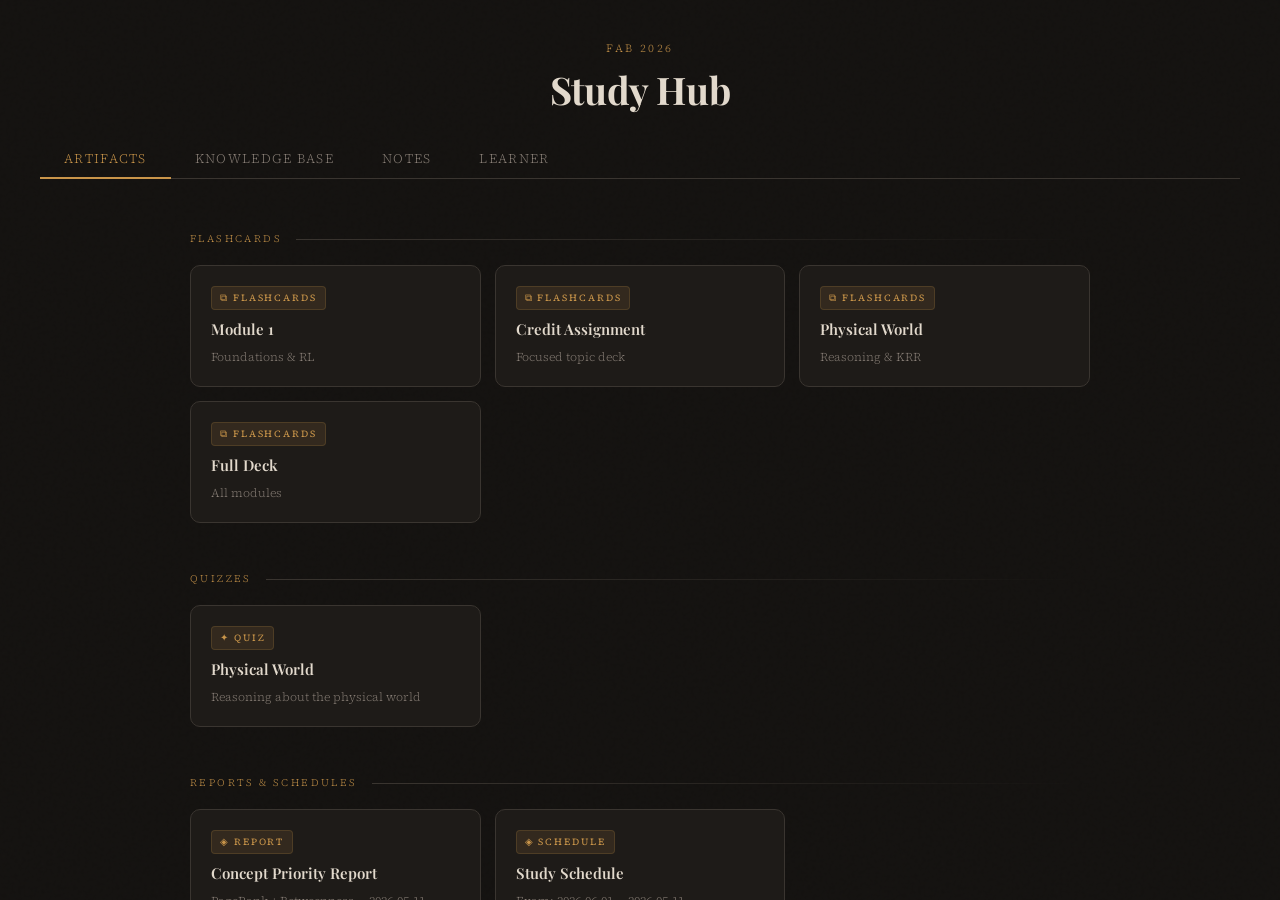
==== commit cb6ccbaa: "yes" ====
--- a/web/index.html
+++ b/web/index.html
@@ -16,6 +16,7 @@
     <button class="tab-btn active" data-tab="artifacts">Artifacts</button>
     <button class="tab-btn" data-tab="kb">Knowledge Base</button>
     <button class="tab-btn" data-tab="notes">Notes</button>
+    <button class="tab-btn" data-tab="learner">Learner</button>
   </nav>
 </div>
 
@@ -178,7 +179,7 @@
 
       <!-- Main reading area -->
       <div class="notes-main" id="notes-main">
-        <div class="notes-placeholder">Select a section to begin reading</div>
+        <div class="notes-placeholder">Select a document to begin reading</div>
       </div>
 
     </div>
@@ -186,6 +187,151 @@
 
 </div><!-- /.notes-wrapper -->
 </div><!-- /#tab-notes -->
+
+<!-- ════════════════════════════════════════
+     TAB 4: Learner Model
+     ════════════════════════════════════════ -->
+<div id="tab-learner" class="tab-panel">
+<div class="learner-wrapper">
+
+  <div id="learner-offline" class="kb-offline">
+    <div class="eyebrow">Learner Model</div>
+    <p>Start the local server to inspect learner memory.</p>
+    <div class="kb-cmd">uv run python scripts/serve.py</div>
+    <button id="learner-retry-btn" class="btn btn-ghost" onclick="initLearner()">Retry connection</button>
+  </div>
+
+  <div id="learner-app" style="display:none; flex-direction:column; flex:1; min-height:0;">
+    <div class="learner-layout">
+
+      <div class="learner-left">
+        <section class="learner-panel">
+          <div class="learner-panel-head">
+            <div>
+              <div class="sect-label">Goals</div>
+              <h2>Profile</h2>
+            </div>
+            <button id="learner-save-profile" class="btn btn-primary">Save</button>
+          </div>
+          <div class="learner-form-grid">
+            <label class="form-field">
+              <span class="form-label">Student</span>
+              <input id="learner-student-name" class="form-input" placeholder="Name">
+            </label>
+            <label class="form-field">
+              <span class="form-label">Exam Date</span>
+              <input id="learner-exam-date" class="form-input" type="date">
+            </label>
+            <label class="form-field learner-wide">
+              <span class="form-label">Target Outcome</span>
+              <input id="learner-target-outcome" class="form-input" placeholder="Pass FAB exam">
+            </label>
+            <label class="form-field">
+              <span class="form-label">Sessions / Day</span>
+              <input id="learner-sessions-per-day" class="form-input" type="number" min="1" value="2">
+            </label>
+            <label class="form-field">
+              <span class="form-label">Concepts / Session</span>
+              <input id="learner-concepts-per-session" class="form-input" type="number" min="1" value="4">
+            </label>
+          </div>
+        </section>
+
+        <section class="learner-panel">
+          <div class="learner-panel-head">
+            <div>
+              <div class="sect-label">Observation</div>
+              <h2>Event Capture</h2>
+            </div>
+            <button id="learner-add-event" class="btn btn-primary">Append</button>
+          </div>
+          <div class="learner-form-grid">
+            <label class="form-field learner-wide">
+              <span class="form-label">Concept</span>
+              <input id="learner-event-concept" class="form-input" list="learner-concepts" placeholder="credit_assignment">
+              <datalist id="learner-concepts"></datalist>
+            </label>
+            <label class="form-field">
+              <span class="form-label">Type</span>
+              <select id="learner-event-type" class="form-select">
+                <option value="flashcard_rating">Flashcard Rating</option>
+                <option value="quiz_answer">Quiz Answer</option>
+                <option value="self_report">Self Report</option>
+                <option value="mastery_mark">Mastery Mark</option>
+                <option value="goal_set">Goal Set</option>
+              </select>
+            </label>
+            <label class="form-field">
+              <span class="form-label">Rating</span>
+              <select id="learner-event-rating" class="form-select">
+                <option value="0">0</option>
+                <option value="1">1</option>
+                <option value="2">2</option>
+                <option value="3">3</option>
+              </select>
+            </label>
+            <label class="form-field">
+              <span class="form-label">Polarity</span>
+              <select id="learner-event-polarity" class="form-select">
+                <option value="struggle">Struggle</option>
+                <option value="confident">Confident</option>
+                <option value="mastered">Mastered</option>
+              </select>
+            </label>
+            <label class="form-field learner-wide">
+              <span class="form-label">Text</span>
+              <textarea id="learner-event-text" class="form-textarea" rows="3" placeholder="I don't get in/out labels"></textarea>
+            </label>
+          </div>
+        </section>
+      </div>
+
+      <div class="learner-main">
+        <section class="learner-strip">
+          <div>
+            <div class="sect-label">Recommendations</div>
+            <div id="learner-recommendations" class="learner-rec-list"></div>
+          </div>
+        </section>
+
+        <div class="learner-grid">
+          <section class="learner-panel">
+            <div class="learner-panel-head">
+              <div>
+                <div class="sect-label">Active</div>
+                <h2>Struggles</h2>
+              </div>
+            </div>
+            <div id="learner-struggles" class="learner-list"></div>
+          </section>
+
+          <section class="learner-panel">
+            <div class="learner-panel-head">
+              <div>
+                <div class="sect-label">JTMS Cache</div>
+                <h2>Beliefs</h2>
+              </div>
+            </div>
+            <div id="learner-beliefs" class="learner-belief-groups"></div>
+          </section>
+        </div>
+
+        <section class="learner-panel learner-explain-panel">
+          <div class="learner-panel-head">
+            <div>
+              <div class="sect-label">Provenance</div>
+              <h2>Explanation</h2>
+            </div>
+          </div>
+          <div id="learner-explain" class="learner-explain">Select a belief to inspect support and opposition.</div>
+        </section>
+      </div>
+
+    </div>
+  </div>
+
+</div>
+</div><!-- /#tab-learner -->
 
 <!-- Annotation tooltip (shared across tabs) -->
 <div id="ann-tip" class="ann-tip" role="tooltip"></div>
--- a/web/styles/study-hub.css
+++ b/web/styles/study-hub.css
@@ -564,6 +564,10 @@
   #tab-artifacts .section:nth-child(3) { animation: fadeUp 0.35s 0.18s ease both; }
 
   /* ── Notes Reader ── */
+  #tab-notes {
+    padding: 0 20px 0;
+    align-items: center;
+  }
   .notes-wrapper {
     width: 100%; max-width: 1280px; padding: 16px 0 24px;
     display: flex; flex-direction: column; flex: 1; min-height: 0;
@@ -571,10 +575,14 @@
   #notes-reader { min-height: 0; }
   .notes-layout {
     display: flex; flex: 1; min-height: 0;
-    border: 1px solid var(--border); border-radius: var(--radius); overflow: hidden;
+    border: 1px solid var(--border);
+    border-radius: var(--radius);
+    overflow: hidden;
+    background: var(--surface);
+    box-shadow: 0 18px 48px rgba(0,0,0,0.18);
   }
   .notes-sidebar {
-    width: 230px; flex-shrink: 0; min-height: 0;
+    width: 290px; flex-shrink: 0; min-height: 0;
     display: flex; flex-direction: column;
     border-right: 1px solid var(--border);
     background: var(--surface); overflow-y: auto;
@@ -585,47 +593,278 @@
     width: 100%; text-align: left; background: none;
     border: none; border-bottom: 1px solid var(--border);
     color: var(--text-muted); cursor: pointer;
-    font-size: 11px; font-weight: 700; letter-spacing: 0.07em; text-transform: uppercase;
-    padding: 11px 14px; display: flex; align-items: center; justify-content: space-between;
+    font-family: var(--font-body);
+    font-size: 11px; font-weight: 700; letter-spacing: 0.08em; text-transform: uppercase;
+    line-height: 1.25;
+    padding: 13px 14px; display: flex; align-items: center; justify-content: space-between; gap: 12px;
     transition: color 0.15s, background 0.15s;
   }
+  .notes-doc-btn span:first-child { min-width: 0; }
   .notes-doc-btn:hover { color: var(--text); background: rgba(255,255,255,0.03); }
-  .notes-doc-btn.open { color: var(--accent); }
-  .notes-doc-caret { font-size: 12px; display: inline-block; transition: transform 0.2s; }
+  .notes-doc-btn.open {
+    color: var(--accent);
+    background: rgba(201,149,74,0.08);
+  }
+  .notes-doc-caret { flex-shrink: 0; font-size: 13px; display: inline-block; transition: transform 0.2s; }
   .notes-doc-btn.open .notes-doc-caret { transform: rotate(90deg); }
   .notes-sections { display: none; }
-  .notes-sections.open { display: block; }
+  .notes-sections.open {
+    display: block;
+    border-bottom: 1px solid var(--border);
+    background: rgba(20,18,16,0.34);
+  }
   .notes-sec-btn {
     width: 100%; text-align: left; background: none;
     border: none; border-bottom: 1px solid rgba(255,255,255,0.03);
     color: var(--text-muted); cursor: pointer;
-    font-size: 12px; line-height: 1.4; padding: 7px 14px 7px 22px;
+    font-family: var(--font-body);
+    font-size: 12.5px; line-height: 1.4; padding: 8px 14px 8px 22px;
     transition: color 0.12s, background 0.12s;
   }
   .notes-sec-btn:hover { color: var(--text); background: rgba(255,255,255,0.025); }
-  .notes-sec-btn.active { color: var(--accent); font-weight: 600; }
-  .notes-sec-btn.level-2 { padding-left: 30px; font-size: 11.5px; }
+  .notes-sec-btn.active {
+    color: var(--accent);
+    font-weight: 600;
+    background: rgba(201,149,74,0.07);
+    border-left: 2px solid var(--accent);
+    padding-left: 20px;
+  }
+  .notes-sec-btn.level-2 { padding-left: 34px; font-size: 12px; }
+  .notes-sec-btn.level-2.active { padding-left: 32px; }
   .notes-main {
     flex: 1; overflow-y: auto; min-height: 0;
     padding: 0; background: var(--bg);
+    scroll-behavior: smooth;
   }
   .notes-main::-webkit-scrollbar { width: 4px; }
   .notes-main::-webkit-scrollbar-thumb { background: var(--border); border-radius: 2px; }
   .notes-placeholder {
     height: 100%; display: flex; align-items: center; justify-content: center;
-    color: var(--text-muted); font-style: italic; font-size: 14px;
+    color: var(--text-muted);
+    font-family: var(--font-body);
+    font-style: italic; font-size: 14px;
+  }
+  .notes-status {
+    padding: 9px 14px 9px 22px;
+    color: var(--text-muted);
+    font-size: 11px;
+    font-style: italic;
   }
   .notes-content-inner {
-    max-width: 720px; margin: 0 auto; padding: 36px 32px 72px;
+    max-width: 980px; margin: 0 auto; padding: 32px 32px 72px;
+  }
+  .notes-document-head {
+    margin-bottom: 32px;
+    padding-bottom: 22px;
+    border-bottom: 1px solid var(--border);
+  }
+  .notes-document-title {
+    font-family: var(--font-display);
+    font-size: 31px;
+    font-weight: 700;
+    line-height: 1.18;
+    color: var(--text);
+    margin: 0 0 8px;
+  }
+  .notes-document-meta {
+    font-size: 11.5px;
+    color: var(--text-muted);
+    letter-spacing: 0.06em;
+    text-transform: uppercase;
+  }
+  .notes-term-panel {
+    position: sticky;
+    top: 0;
+    z-index: 5;
+    margin-bottom: 28px;
+    background: rgba(30,27,24,0.96);
+    border: 1px solid var(--border);
+    border-radius: 8px;
+    box-shadow: 0 12px 28px rgba(0,0,0,0.24);
+    backdrop-filter: blur(10px);
+    overflow: hidden;
+  }
+  .notes-term-top {
+    display: flex;
+    align-items: flex-start;
+    justify-content: space-between;
+    gap: 14px;
+    padding: 13px 15px 10px;
+    border-bottom: 1px solid rgba(58,53,48,0.68);
+  }
+  .notes-term-top h3 {
+    font-family: var(--font-display);
+    font-size: 17px;
+    line-height: 1.2;
+    margin: 2px 0 0;
+    color: var(--text);
+  }
+  .notes-term-count {
+    min-width: 28px;
+    height: 24px;
+    display: inline-flex;
+    align-items: center;
+    justify-content: center;
+    border: 1px solid rgba(201,149,74,0.28);
+    border-radius: 5px;
+    background: var(--accent-dim);
+    color: var(--accent);
+    font-family: var(--font-mono);
+    font-size: 11px;
+  }
+  .notes-term-chips {
+    display: flex;
+    gap: 7px;
+    overflow-x: auto;
+    padding: 11px 14px;
+  }
+  .notes-term-chips::-webkit-scrollbar { height: 4px; }
+  .notes-term-chips::-webkit-scrollbar-thumb { background: var(--border); border-radius: 2px; }
+  .notes-term-chip {
+    flex-shrink: 0;
+    background: var(--bg);
+    border: 1px solid var(--border);
+    border-radius: 5px;
+    color: var(--text-muted);
+    cursor: pointer;
+    font-family: var(--font-body);
+    font-size: 12px;
+    line-height: 1;
+    padding: 7px 10px;
+    transition: border-color 0.15s, background 0.15s, color 0.15s;
+  }
+  .notes-term-chip:hover {
+    border-color: rgba(201,149,74,0.42);
+    color: var(--text);
+  }
+  .notes-term-chip.active {
+    background: var(--accent-dim);
+    border-color: rgba(201,149,74,0.55);
+    color: var(--accent);
+  }
+  .notes-term-empty {
+    color: var(--text-muted);
+    font-size: 12.5px;
+    font-style: italic;
+    padding: 2px 0;
+  }
+  .notes-term-detail {
+    border-top: 1px solid rgba(58,53,48,0.68);
+    padding: 13px 15px 15px;
+  }
+  .notes-term-type {
+    display: inline-flex;
+    width: fit-content;
+    border-radius: 4px;
+    font-size: 9px;
+    letter-spacing: 0.14em;
+    line-height: 1;
+    text-transform: uppercase;
+    padding: 4px 7px;
+    margin-bottom: 8px;
+    background: var(--accent-dim);
+    color: var(--accent);
+  }
+  .notes-term-type.person {
+    background: rgba(110,185,255,0.15);
+    color: #6eb9ff;
+  }
+  .notes-term-type.example {
+    background: rgba(110,220,110,0.13);
+    color: #6edc6e;
+  }
+  .notes-term-detail h4 {
+    font-family: var(--font-display);
+    font-size: 16px;
+    line-height: 1.25;
+    color: var(--text);
+    margin: 0 0 6px;
+  }
+  .notes-term-detail p {
+    color: var(--text-muted);
+    font-size: 13px;
+    line-height: 1.55;
+    margin: 0;
+  }
+  .notes-term-meta {
+    color: var(--text-muted);
+    font-family: var(--font-mono);
+    font-size: 10.5px;
+    margin-top: 9px;
+    opacity: 0.72;
+  }
+  .notes-pdf-pages {
+    display: flex;
+    flex-direction: column;
+    align-items: center;
+    gap: 26px;
+  }
+  .notes-pdf-page {
+    position: relative;
+    background: #f8f6f0;
+    box-shadow: 0 18px 42px rgba(0,0,0,0.38), 0 0 0 1px rgba(58,53,48,0.5);
+    overflow: hidden;
+  }
+  .notes-pdf-page canvas {
+    display: block;
+    width: 100%;
+    height: auto;
+  }
+  .notes-page-number {
+    position: absolute;
+    top: 10px;
+    right: 12px;
+    z-index: 3;
+    background: rgba(20,18,16,0.78);
+    border: 1px solid rgba(255,255,255,0.13);
+    border-radius: 4px;
+    color: var(--text-muted);
+    font-family: var(--font-mono);
+    font-size: 9px;
+    letter-spacing: 0.08em;
+    line-height: 1;
+    padding: 5px 7px;
+    pointer-events: none;
+    text-transform: uppercase;
+  }
+  .notes-pdf-page.rendered .notes-page-number {
+    opacity: 0.58;
+  }
+  .notes-pdf-error {
+    border: 1px solid var(--border);
+    border-radius: 7px;
+    color: var(--text-muted);
+    font-style: italic;
+    padding: 18px 20px;
+    text-align: center;
+  }
+  .notes-doc-section {
+    margin-bottom: 42px;
+    scroll-margin-top: 24px;
+  }
+  .notes-doc-section + .notes-doc-section {
+    border-top: 1px solid rgba(58,53,48,0.55);
+    padding-top: 30px;
   }
   .notes-section-head {
     margin-bottom: 26px; padding-bottom: 16px; border-bottom: 1px solid var(--border);
+  }
+  .notes-doc-section .notes-section-head {
+    margin-bottom: 16px;
+    padding-bottom: 0;
+    border-bottom: none;
   }
   .notes-section-title {
     font-family: var(--font-display);
     font-size: 24px; font-weight: 700; color: var(--text); margin: 0 0 7px; line-height: 1.25;
   }
-  .notes-section-meta { font-size: 11.5px; color: var(--text-muted); }
+  .notes-doc-section .notes-section-title {
+    font-size: 20px;
+  }
+  .notes-section-meta {
+    font-size: 11.5px; color: var(--text-muted);
+    letter-spacing: 0.04em;
+  }
   .notes-prose {
     font-family: var(--font-body);
     font-size: 15px; line-height: 1.82; color: rgba(255,255,255,0.85);
@@ -660,6 +899,149 @@
   .ann-tip-desc   { font-size: 12.5px; line-height: 1.55; color: var(--text-muted); margin-bottom: 8px; }
   .ann-tip-rels   { font-size: 11px; color: var(--text-muted); opacity: 0.6; }
 
+  /* ── Learner Model ── */
+  #tab-learner {
+    padding: 0 20px 0;
+    align-items: center;
+  }
+  .learner-wrapper {
+    width: 100%; max-width: 1280px; padding: 16px 0 24px;
+    display: flex; flex-direction: column; flex: 1; min-height: 0;
+  }
+  .learner-layout {
+    display: grid; grid-template-columns: 340px minmax(0, 1fr);
+    gap: 14px; flex: 1; min-height: 0;
+  }
+  .learner-left, .learner-main {
+    min-height: 0; overflow-y: auto;
+  }
+  .learner-left {
+    display: flex; flex-direction: column; gap: 14px;
+  }
+  .learner-main {
+    display: flex; flex-direction: column; gap: 14px;
+  }
+  .learner-left::-webkit-scrollbar,
+  .learner-main::-webkit-scrollbar { width: 4px; }
+  .learner-left::-webkit-scrollbar-thumb,
+  .learner-main::-webkit-scrollbar-thumb { background: var(--border); border-radius: 2px; }
+  .learner-panel, .learner-strip {
+    background: var(--surface);
+    border: 1px solid var(--border);
+    border-radius: var(--radius);
+    overflow: hidden;
+  }
+  .learner-panel-head {
+    display: flex; align-items: flex-start; justify-content: space-between; gap: 12px;
+    padding: 14px 16px 12px; border-bottom: 1px solid var(--border);
+    background: var(--surface2);
+  }
+  .learner-panel-head h2 {
+    font-family: var(--font-display); font-size: 17px; line-height: 1.2;
+    margin: 0; color: var(--text);
+  }
+  .learner-form-grid {
+    padding: 15px; display: grid; grid-template-columns: 1fr 1fr; gap: 12px;
+  }
+  .learner-wide { grid-column: 1 / -1; }
+  .learner-strip {
+    padding: 14px 16px 16px;
+  }
+  .learner-grid {
+    display: grid; grid-template-columns: minmax(220px, 0.75fr) minmax(300px, 1.25fr);
+    gap: 14px; align-items: start;
+  }
+  .learner-list, .learner-belief-groups, .learner-rec-list {
+    padding: 12px; display: flex; flex-direction: column; gap: 8px;
+  }
+  .learner-rec-list {
+    padding: 0; margin-top: 10px;
+    display: grid; grid-template-columns: repeat(auto-fit, minmax(210px, 1fr));
+  }
+  .learner-belief-group {
+    display: flex; flex-direction: column; gap: 7px;
+    padding-bottom: 12px; border-bottom: 1px solid rgba(58,53,48,0.55);
+  }
+  .learner-belief-group:last-child { border-bottom: none; padding-bottom: 0; }
+  .learner-kind {
+    font-size: 9.5px; letter-spacing: 0.18em; text-transform: uppercase;
+    color: #6ea8c8;
+  }
+  .learner-belief-row {
+    width: 100%; min-height: 48px;
+    display: flex; align-items: center; justify-content: space-between; gap: 12px;
+    text-align: left; cursor: pointer;
+    background: var(--bg); border: 1px solid var(--border);
+    border-radius: 7px; color: var(--text);
+    padding: 9px 11px; transition: border-color 0.15s, background 0.15s;
+  }
+  .learner-belief-row:hover {
+    border-color: rgba(110,168,200,0.55); background: rgba(110,168,200,0.06);
+  }
+  .learner-belief-row > span:first-child {
+    min-width: 0; display: flex; flex-direction: column; gap: 2px;
+  }
+  .learner-belief-row strong {
+    font-family: var(--font-display); font-size: 13.5px; line-height: 1.25;
+    overflow-wrap: anywhere;
+  }
+  .learner-belief-row em {
+    font-family: var(--font-mono); font-style: normal; font-size: 10px;
+    color: var(--text-muted); overflow-wrap: anywhere;
+  }
+  .learner-belief-row.out { opacity: 0.62; }
+  .learner-status {
+    flex-shrink: 0; display: inline-flex; align-items: center; gap: 6px;
+    border: 1px solid rgba(110,168,200,0.25); border-radius: 5px;
+    color: #6ea8c8; background: rgba(110,168,200,0.10);
+    font-family: var(--font-mono); font-size: 10px; padding: 3px 7px;
+  }
+  .learner-status b {
+    font-family: var(--font-body); text-transform: uppercase; letter-spacing: 0.12em;
+    font-size: 9px;
+  }
+  .learner-status.out {
+    color: var(--text-muted); background: var(--surface2); border-color: var(--border);
+  }
+  .learner-empty {
+    color: var(--text-muted); font-size: 13px; font-style: italic;
+    padding: 7px 2px;
+  }
+  .learner-explain-panel { flex: 1; min-height: 260px; }
+  .learner-explain {
+    padding: 16px; color: var(--text-muted); font-size: 13px;
+  }
+  .learner-explain-head {
+    display: flex; justify-content: space-between; gap: 14px; align-items: flex-start;
+    color: var(--text); margin-bottom: 12px;
+  }
+  .learner-explain-head h3 {
+    font-family: var(--font-display); font-size: 18px; line-height: 1.25; margin: 4px 0;
+  }
+  .learner-explain-head code {
+    font-family: var(--font-mono); font-size: 11px; color: var(--text-muted);
+  }
+  .learner-reason {
+    color: var(--text); line-height: 1.55; margin-bottom: 16px;
+  }
+  .learner-proof {
+    display: grid; grid-template-columns: 1fr 1fr; gap: 14px;
+  }
+  .learner-ref {
+    background: var(--bg); border: 1px solid var(--border); border-radius: 7px;
+    padding: 9px 10px; margin-bottom: 8px;
+  }
+  .learner-ref code {
+    display: block; font-family: var(--font-mono); font-size: 10px;
+    color: #6ea8c8; margin-bottom: 4px; overflow-wrap: anywhere;
+  }
+  .learner-ref span {
+    display: block; color: var(--text); font-size: 12.5px; line-height: 1.45;
+  }
+  .learner-ref p {
+    margin-top: 6px; color: var(--text-muted); line-height: 1.5;
+  }
+
   /* ── Responsive ── */
   @media (max-width: 700px) {
     .page-top { padding: 28px 16px 0; }
@@ -667,6 +1049,20 @@
     .card-grid { grid-template-columns: 1fr; }
     .kb-sidebar { width: 100%; border-right: none; border-bottom: 1px solid var(--border); }
     .kb-layout { flex-direction: column; }
+    .notes-layout { flex-direction: column; }
+    .notes-sidebar {
+      width: 100%;
+      max-height: 38vh;
+      border-right: none;
+      border-bottom: 1px solid var(--border);
+    }
+    .notes-content-inner { padding: 28px 20px 56px; }
     .form-grid { grid-template-columns: 1fr; }
     .modal-body { padding: 18px 16px 22px; }
-  }
+    .tabs { overflow-x: auto; }
+    .tab-btn { padding: 10px 14px; }
+    .learner-layout, .learner-grid, .learner-proof { grid-template-columns: 1fr; }
+    .learner-form-grid { grid-template-columns: 1fr; }
+    .learner-rec-list { grid-template-columns: 1fr; }
+    .learner-left, .learner-main { overflow-y: visible; }
+  }
